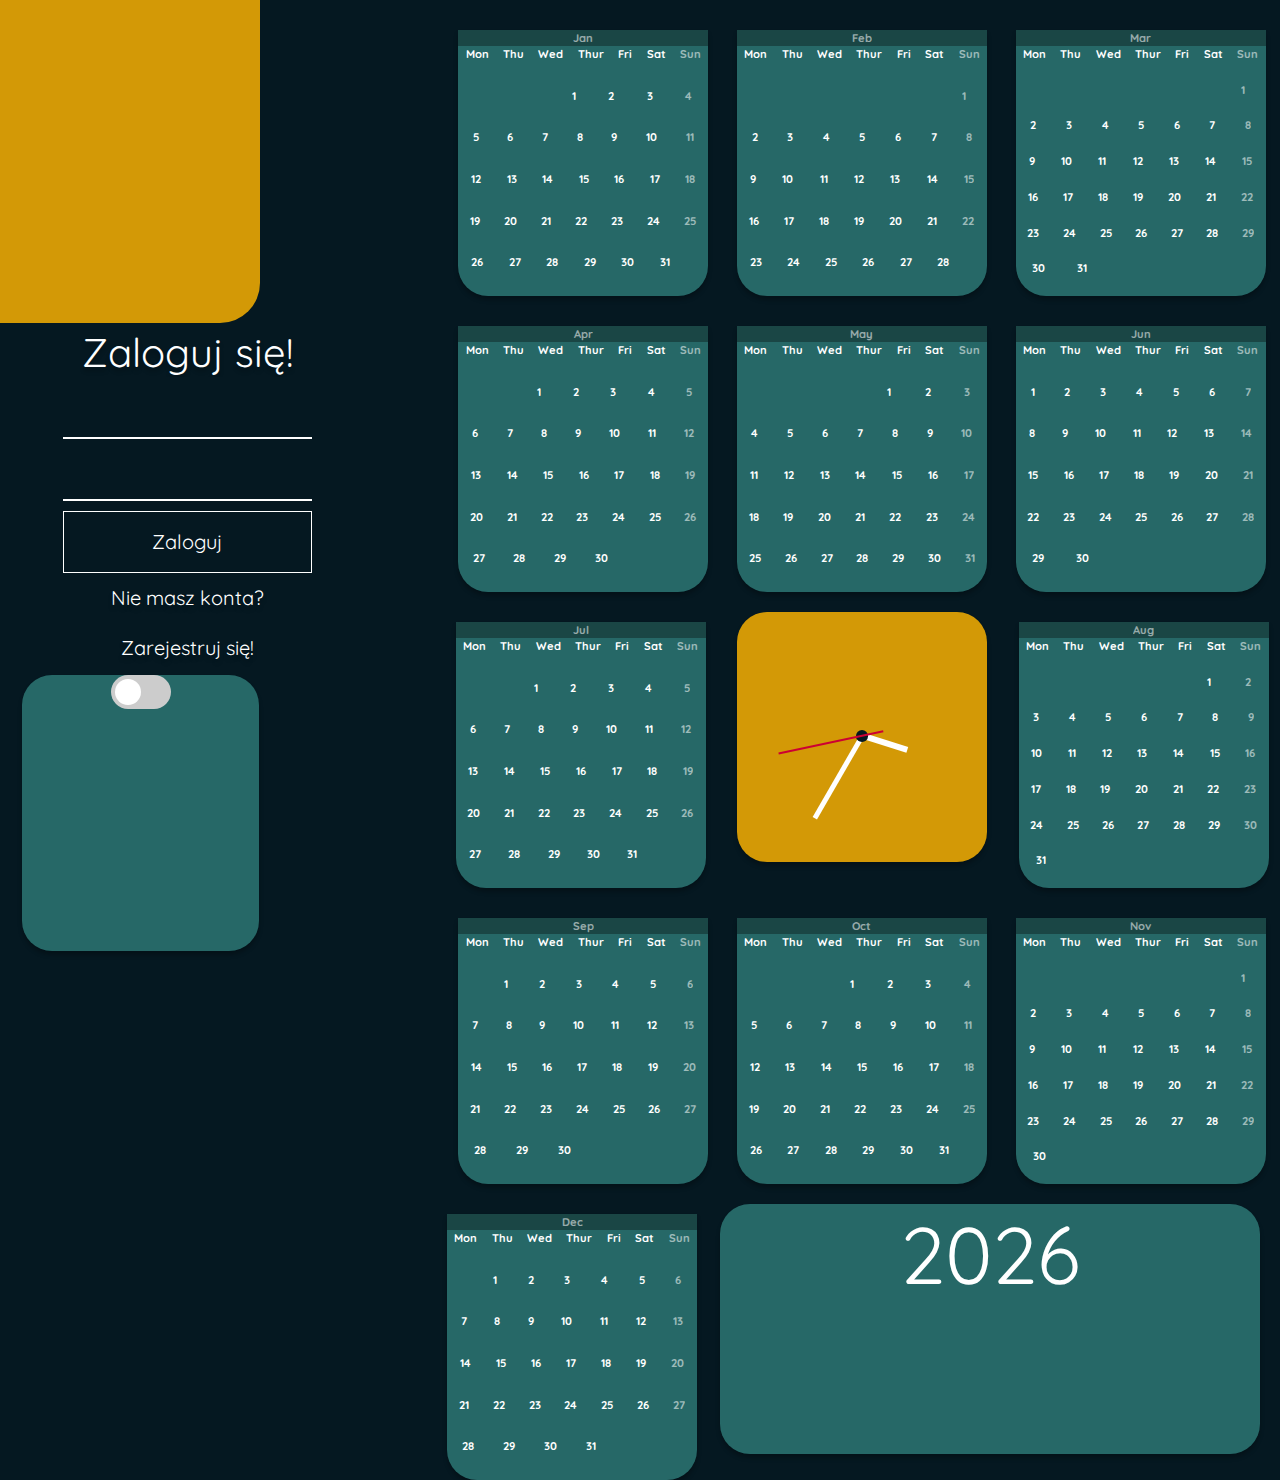
==== index.html @ 6852f209 "20.04.2022" ====
<html>
    <head>
        <meta charset="UTF-8">
        <link rel="stylesheet" type="text/css" href="styles/style.css">
        <link href="https://fonts.googleapis.com/css2?family=Quicksand:wght@500&display=swap" rel="stylesheet">
        <link rel="stylesheet" href="https://cdnjs.cloudflare.com/ajax/libs/animate.css/4.1.1/animate.min.css" integrity="sha512-c42qTSw/wPZ3/5LBzD+Bw5f7bSF2oxou6wEb+I/lqeaKV5FDIfMvvRp772y4jcJLKuGUOpbJMdg/BTl50fJYAw==" crossorigin="anonymous" />
        <title>Kalendarz</title>
    </head>
    <body>
        <div class="Background">
            <div class="Left_Block">
                <div class="Date">
                    <div class="currentDate"></div>
                </div>
                <div class="Account">
                    <div id="loginForm" style="display: block;">
                        <p>Zaloguj się!</p>
                        <input type="text" id="userLogin"><br />
                        <input type="password" id="userPassword">
                        <input type="button" value="Zaloguj" id="loginInUser">
                        <p id="Register">Nie masz konta?</p>
                        <p id="Register"><a id="registerClick">Zarejestruj się!</a></p>
                    </div>
                    <div id="registerForm" style="display: none;">
                        <p>Zarejestruj się!</p>
                        <input type="text" id="createUserLogin"><br />
                        <input type="password" placeholder="haslo" id="createUserPassword">
                        <input type="password" placeholder="powtorz haslo" id="repeatUserPassword">
                        <input type="button" value="Zarejestruj" id="createNewUser">
                        <p id="Login">Masz konto?</p>
                        <p id="Login"><a id="loginClick" >Zaloguj się!</a></p>
                    </div>
                    <div id="addEventForm" style="display: none;">
                        <p>Dodaj wydarzenie!</p>
                        <input type="text" id="eventName"><br />
                        <input type="date" id="eventDate"><br />
                        <input type="color" id="eventColor">
                    </div>
                </div>
                <div class="Weather">
                    <div class="ThemeSwtWr">
                        <label class="theme-switch" for="checkbox">
                          <input type="checkbox" id="checkbox" />
                          <div class="slider round"></div>
                        </label>
                    </div>
                </div>
            </div>
            <dialog id="Days">
                <button id="Close"></button>
                <div id="TEST">
                    
                </div>
            </dialog>
            <div class="Cards">
            </div>
        </div>
        <script src="scripts/userAction.js"></script>
        <script src="scripts/changeForm.js"></script>
        <script src="scripts/CurrentDate.js"></script>
        <script src="scripts/daysInMonth.js"></script>
        <script src="scripts/Theme.js"></script>
        <script src="scripts/Clock.js"></script>
        <script src="scripts/DialogWindows.js"></script>
    </body>
</html>
---- styles/style.css ----
*{
    margin: 0 auto;
}
.Background{
    margin:0%;
    width: 100%;
    height: auto;
    min-height: 100%;
    background: var(--background-color);
}
.Left_Block{
    width: 444px;
    height: 100%;
    background-color: var(--background-color);
    float:left;
}
.Date{
    width:  20.3125vw;
    height:  35.859124866595515vh;
    background: var(--date-color);
    border-radius: 0px 0px 40px 0px;
    margin-left: 0%;
    line-height: 2em;
}
.Weather{
    width:  18.489583333333332vw;
    height: 30.73639274279616vh;
    margin-top:69%;
    margin-left: 5%;
    background: var(--cards-back-color);
    box-shadow: 0px 4px 4px rgba(0, 0, 0, 0.25);
    border-radius: 30px;
}
.currentDate{
    padding-top: 3vh;
    font-family: 'Quicksand';
    font-style: normal;
    font-weight: 500;
    font-size: 3em;
    line-height: 2em;
    text-align: center;

    color: var(--font-color);

    text-shadow: 0px 4px 4px rgba(0, 0, 0, 0.25);
}
.Account{
    margin-top:1%;
    width: 349px;
    height: 41px;
    margin-left: 1vw;
    font-family: 'Quicksand';
    font-style: normal;
    font-size: 2.5em;
    line-height: 50px;
    text-align: center;

    color: var(--font-color);
    text-decoration: none !important;
    text-shadow: 0px 4px 4px rgba(0, 0, 0, 0.25);
}
input[type=text], input[type=password]{
    background-color:var(--background-color);
    border: none;
    border-bottom: 2px solid var(--font-color);
    width: 249.01px;
    padding: 5%;
    outline: none;
    font-family: 'Quicksand';
    color: var(--font-color);
    font-size: 20px;
    text-align: center;
}
input[type=button]{
  background-color:var(--background-color);
  border: none;
  border: 1px solid var(--font-color);
  width: 249.01px;
  margin: 10px 0 0 0 ;
  padding: 5%;
  outline: none;
  font-family: 'Quicksand';
  color: var(--font-color);
  font-size: 20px;
  text-align: center;
}
input[type=button]:active{
  background-color:#267483;
}
#Register, #Login{
    font-size: 0.5em;
    color: var(--font-color);
}
a{
    color: var(--font-color);
    text-decoration: none;
}
#registerClick:hover, #loginClick:hover{
  cursor:pointer;
}
.Cards{ 
    display: flex;
    flex-wrap:wrap;
}
table{
    background-color: var(--cards-back-color);
    box-shadow: 0px 4px 4px rgba(0, 0, 0, 0.25);
    border-radius: 0 0 30px 30px;
    width: 250px;
    border-spacing: 0;
    margin: 20px;
    transition-duration: 0.5s;
    margin: auto;
    display: block;
    margin-top: 30px;

}
table:hover{
  transform: scale(1.0);
  -webkit-transform: scale(1.1);
  -moz-transform: scale(1.1);
}
tbody{
    height: 250px;
    color:var(--font-color);
    display:grid;
}
thead{
    text-align: center;
    background: var(--cards-heading-color);
    width: 100%;
    border-radius: 30px 30px 0px 0px;
}
tr{
    display: flex;
    width: 100%;
    padding: 0%;
}
td:last-of-type{
    color: var(--font-color);
    opacity: 0.55;    
}
td{
    
    font-family: "QuickSand";
    font-weight: bold;
    @media (min-width: 1920px){
        font-size: 1.3em;
    }
    font-size: 0.7em;
    border-radius: 30px 30px 0px 0px;
}
#Month{
  width: 248px;
}
#Days{
  width:60%;
  height: 60%;
  background-color:#F4FFEF;
  margin-left: 30%;
  margin-top: 10%;
  border:none;
  border-radius: 30px;
  position: absolute;
  z-index: 1;
  position: absolute;
}
@keyframes Days {
  0% {
    transform: translateY(-1200px) scale(.7);
  }

  80% {
    transform: translateY(0px) scale(.7);
  }

  100% {
    transform: scale(1);
    opacity: 1;
  }
}

#Days {
  -webkit-animation: backInDown 0.5s;
  animation: backInDown 0.5s;
}

@import url('https://fonts.googleapis.com/css?family=Josefin+Sans&display=swap');

button {
  background: none;
  border: 0;
  box-sizing: border-box;
  color: transparent;
  cursor: pointer;
  font-size: 15px;
  left: 5%;
  letter-spacing: 1.5px;
  line-height: 20px;
  outline: none;
  overflow: hidden;
  padding: 10px 0 0;
  position: absolute;
  text-transform: uppercase;
  top: 8%;
  transform: translate(-50%, -50%);
  transition: all 0.2s ease-in;
  width: 50px;
}

button::before,
button::after {
  background-color: var(--background-color);
  content: '';
  display: block;
  height: 3px;
  left: 0;
  position: absolute;
  transform-origin: center left;
  transition: all 0.2s ease-in;
  width: 50px;
  z-index: -1;
  border-radius: 50%;
}

button::before {
  top: 0;
  transform: rotate(45deg);
}

button::after {
  bottom: 0;
  transform: rotate(-45deg);
}

button:hover {
  color: #ffffff;
}

button:hover::before,
button:hover::after {
  height: 50px;
  transform: rotate(0deg);
}

.clockCont{
    width: 250px;
    height: 250px;
    margin: 20px;
    background: var(--date-color);
    box-shadow: 0px 4px 4px rgba(0, 0, 0, 0.25);
    border-radius: 30px;
}
.currentYear{
    width: 540px;
    height: 250px;
    margin: 20px;
    background: var(--cards-back-color);
    box-shadow: 0px 4px 4px rgba(0, 0, 0, 0.25);
    border-radius: 30px;
    color: var(--font-color);
    text-align: center;
    font-family: "QuickSand";
    font-size: 5em;
}

.theme-switch {
    display: inline-block;
    height: 34px;
    position: relative;
    width: 60px;
  }
  
  .theme-switch input {
    display: none;
  }
  
  .ThemeSwtWr {
    display: flex;
    align-items: center;
    justify-content: flex-end;
    margin-top: 20px;
  }
  
  .ThemeSwtWr em {
    margin-left: 10px;
    font-size: 1rem;
  }
  
  .slider {
    background-color: #ccc;
    bottom: 0;
    cursor: pointer;
    left: 0;
    position: absolute;
    right: 0;
    top: 0;
    transition: 0.4s;
  }
  
  .slider:before {
    background-color: #fff;
    bottom: 4px;
    content: "";
    height: 26px;
    left: 4px;
    position: absolute;
    transition: 0.4s;
    width: 26px;
  }
  
  .slider.round {
    border-radius: 34px;
  }
  
  .slider.round:before {
    border-radius: 50%;
  }
  
  input:checked + .slider {
    background-color:#505050;
  }
  
  input:checked + .slider:before {
    transform: translateX(26px);
  }

  :root {
    --background-color: #051821;
    --date-color: #D39906;;
    --font-color: #FFF;
    --cards-back-color: #266867;
    --cards-heading-color: #1A4645;
    --clock-seconds-color: #CC0033;
  }
  
  html[data-theme="other"] {
    --background-color: #C6C8C9;
    --date-color: #54073E;
    --font-color: #FFF;
    --cards-back-color: #333333;
    --cards-heading-color: #505050;
    --clock-seconds-color: #FF3366;
  }
  .clock {
    border-radius: 50%;
    background-size: 88%;
    height: 10em;
    padding-bottom: 31%;
    position: relative;
    width: 15em;
    margin-top: 5px;
  }
  .clock:after{
    background: var(--background-color);
    border-radius: 50%;
    content: "";
    position: absolute;
    left: 50%;
    top: 50%;
    transform: translate(-50%, -50%);
    width: 5%;
    height: 5%;
    
  }

  .minutes-container, .hours-container, .seconds-container {
    position: absolute;
    top: 0;
    right: 0;
    bottom: 0;
    left: 0;
  }
  .hours {
    background: var(--font-color);
    height: 20%;
    left: 48.75%;
    position: absolute;
    top: 30%;
    transform-origin: 50% 100%;
    width: 2.5%;
  }
  .minutes {
    background: var(--font-color);
    height: 40%;
    left: 49%;
    position: absolute;
    top: 10%;
    transform-origin: 50% 100%;
    width: 2%;
  }
  .seconds { 
    background: var(--clock-seconds-color); 
    height: 45%; 
    left: 49.5%; 
    position: absolute; 
    top: 14%; 
    transform-origin: 50% 80%; 
    width: 1%; 
    z-index: 8; 
  }

    @keyframes rotate { 100% { transform: rotateZ(360deg); } }
    .hours-container { 
      animation: rotate 43200s infinite linear; 
    } 
    .minutes-container { 
      animation: rotate 3600s infinite linear; 
    } 
    .seconds-container { 
      animation: rotate 60s infinite linear; 
    }
    .minutes-container { 
      animation: rotate 3600s infinite steps(60); 
    } .seconds-container { 
      animation: rotate 60s infinite steps(60); 
    }
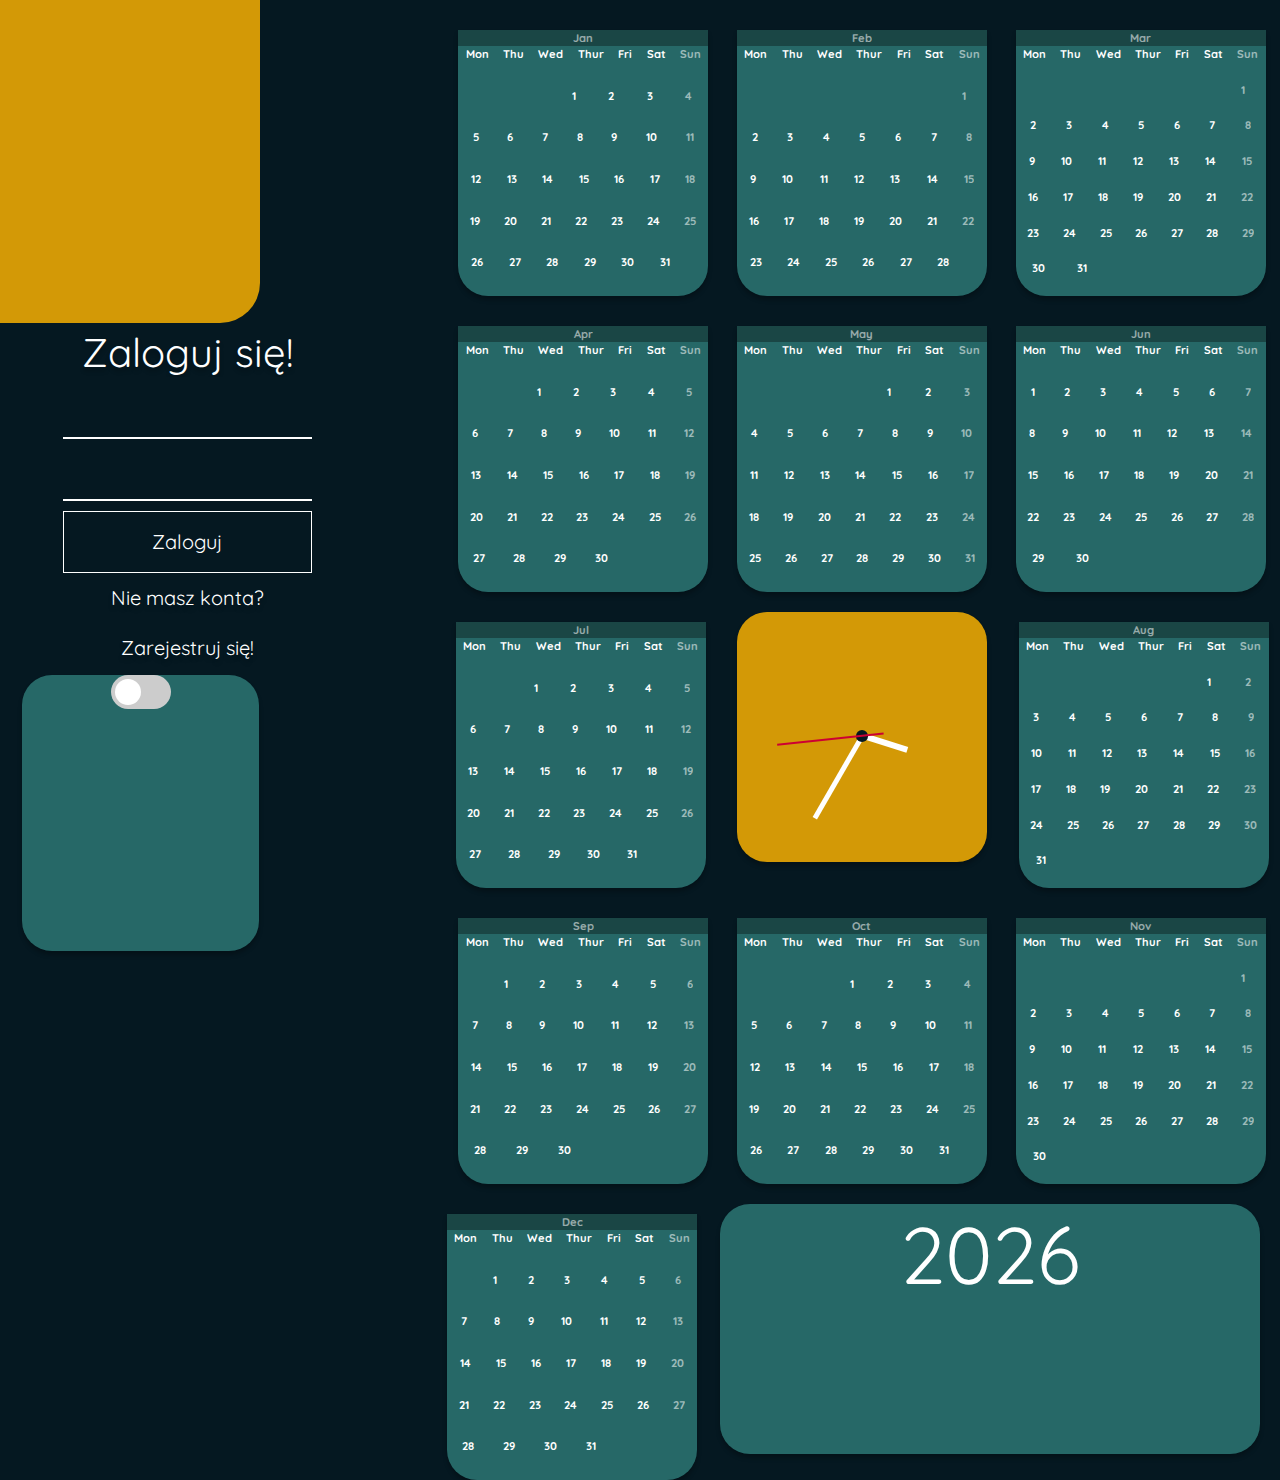
==== commit 97128048: "Working login." ====
--- a/index.html
+++ b/index.html
@@ -34,7 +34,8 @@
                         <p>Dodaj wydarzenie!</p>
                         <input type="text" id="eventName"><br />
                         <input type="date" id="eventDate"><br />
-                        <input type="color" id="eventColor">
+                        <input type="color" id="eventColor"><br />
+                        <input type="button" id="addEvent" value="Dodaj wydarzenie!">
                     </div>
                 </div>
                 <div class="Weather">
@@ -47,10 +48,8 @@
                 </div>
             </div>
             <dialog id="Days">
+                <div id="dialogMonth"></div>
                 <button id="Close"></button>
-                <div id="TEST">
-                    
-                </div>
             </dialog>
             <div class="Cards">
             </div>
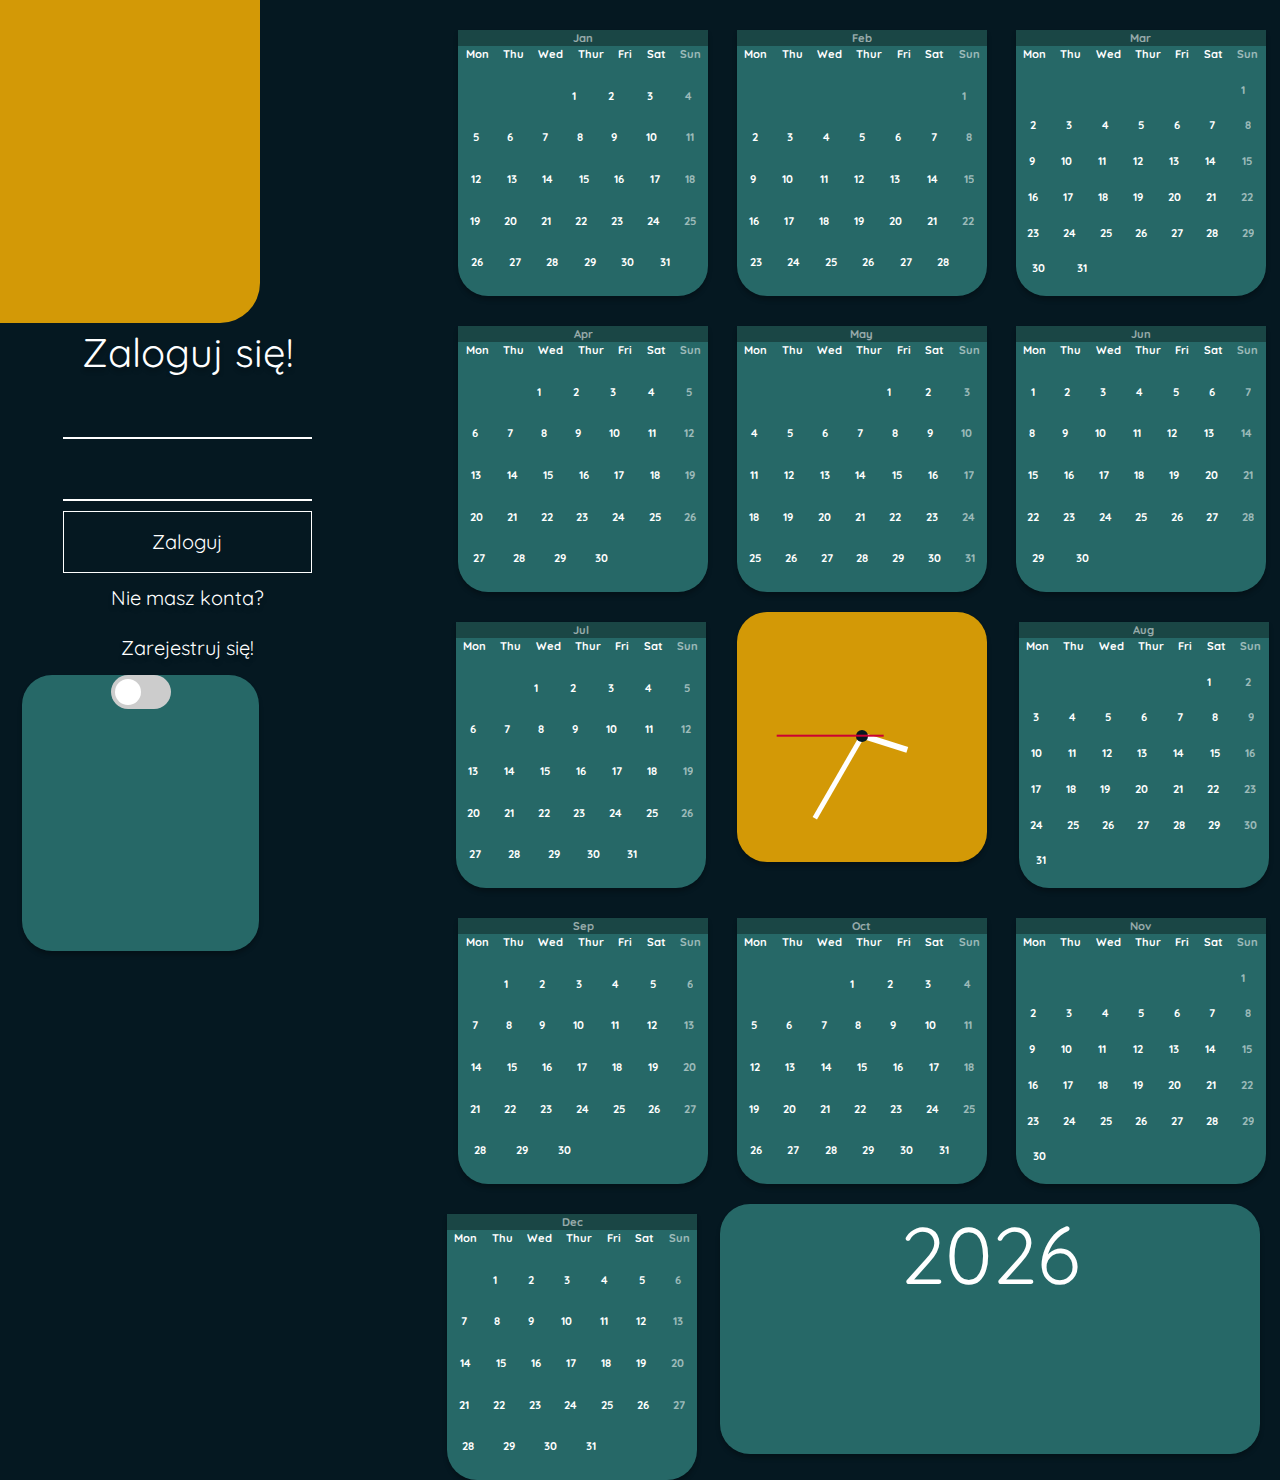
==== commit bd161a43: "28.04.2022" ====
--- a/index.html
+++ b/index.html
@@ -48,7 +48,9 @@
                 </div>
             </div>
             <dialog id="Days">
-                <div id="dialogMonth"></div>
+                <div id="dialogMonth">
+                    <h1 id="Month"></h1>
+                </div>
                 <button id="Close"></button>
             </dialog>
             <div class="Cards">
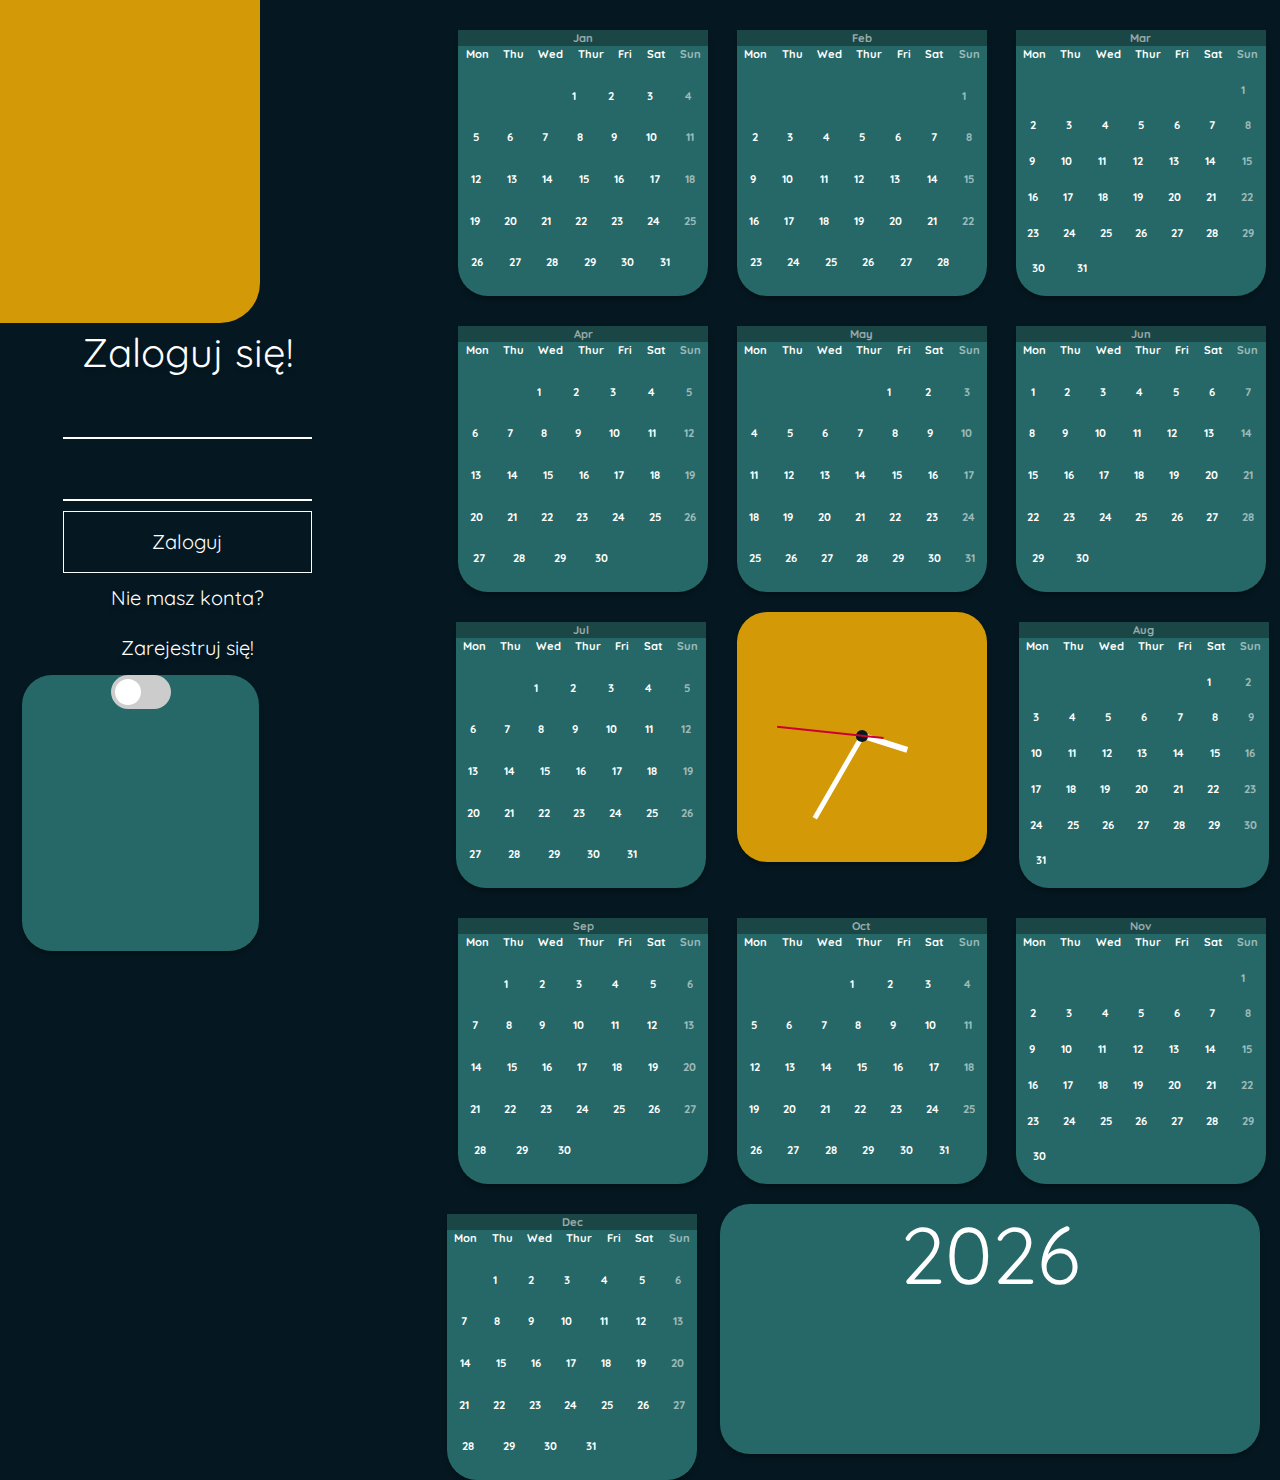
==== commit f69cb9f8: "05.10" ====
--- a/index.html
+++ b/index.html
@@ -15,33 +15,37 @@
                 <div class="Account">
                     <div id="loginForm" style="display: block;">
                         <p>Zaloguj się!</p>
-                        <input type="text" id="userLogin"><br />
-                        <input type="password" id="userPassword">
+                        <input type="text" id="userLogin" required><br />
+                        <input type="password" id="userPassword" required>
                         <input type="button" value="Zaloguj" id="loginInUser">
                         <p id="Register">Nie masz konta?</p>
                         <p id="Register"><a id="registerClick">Zarejestruj się!</a></p>
                     </div>
                     <div id="registerForm" style="display: none;">
                         <p>Zarejestruj się!</p>
-                        <input type="text" id="createUserLogin"><br />
-                        <input type="password" placeholder="haslo" id="createUserPassword">
-                        <input type="password" placeholder="powtorz haslo" id="repeatUserPassword">
+                        <input type="text" id="createUserLogin" required><br />
+                        <input type="password" placeholder="haslo" id="createUserPassword" required>
+                        <input type="password" placeholder="powtorz haslo" id="repeatUserPassword" required>
                         <input type="button" value="Zarejestruj" id="createNewUser">
                         <p id="Login">Masz konto?</p>
                         <p id="Login"><a id="loginClick" >Zaloguj się!</a></p>
                     </div>
                     <div id="addEventForm" style="display: none;">
                         <p>Dodaj wydarzenie!</p>
-                        <input type="text" id="eventName"><br />
-                        <input type="date" id="eventDate"><br />
-                        <input type="color" id="eventColor"><br />
-                        <input type="button" id="addEvent" value="Dodaj wydarzenie!">
+                        <form>
+                            
+                        <input type="text" id="eventName" required><br />
+                        <input type="date" id="eventDate" required min="today"><br />
+                        <input type="color" id="eventColor" required><br />
+                        <input type="button" id="addEvent" value="Dodaj wydarzenie!"><br/>
+                        <input type="button" id="logout" value="Wyloguj!">
+                        </form>
                     </div>
                 </div>
                 <div class="Weather">
                     <div class="ThemeSwtWr">
                         <label class="theme-switch" for="checkbox">
-                          <input type="checkbox" id="checkbox" />
+                          <input type="checkbox" id="checkbox"/>
                           <div class="slider round"></div>
                         </label>
                     </div>
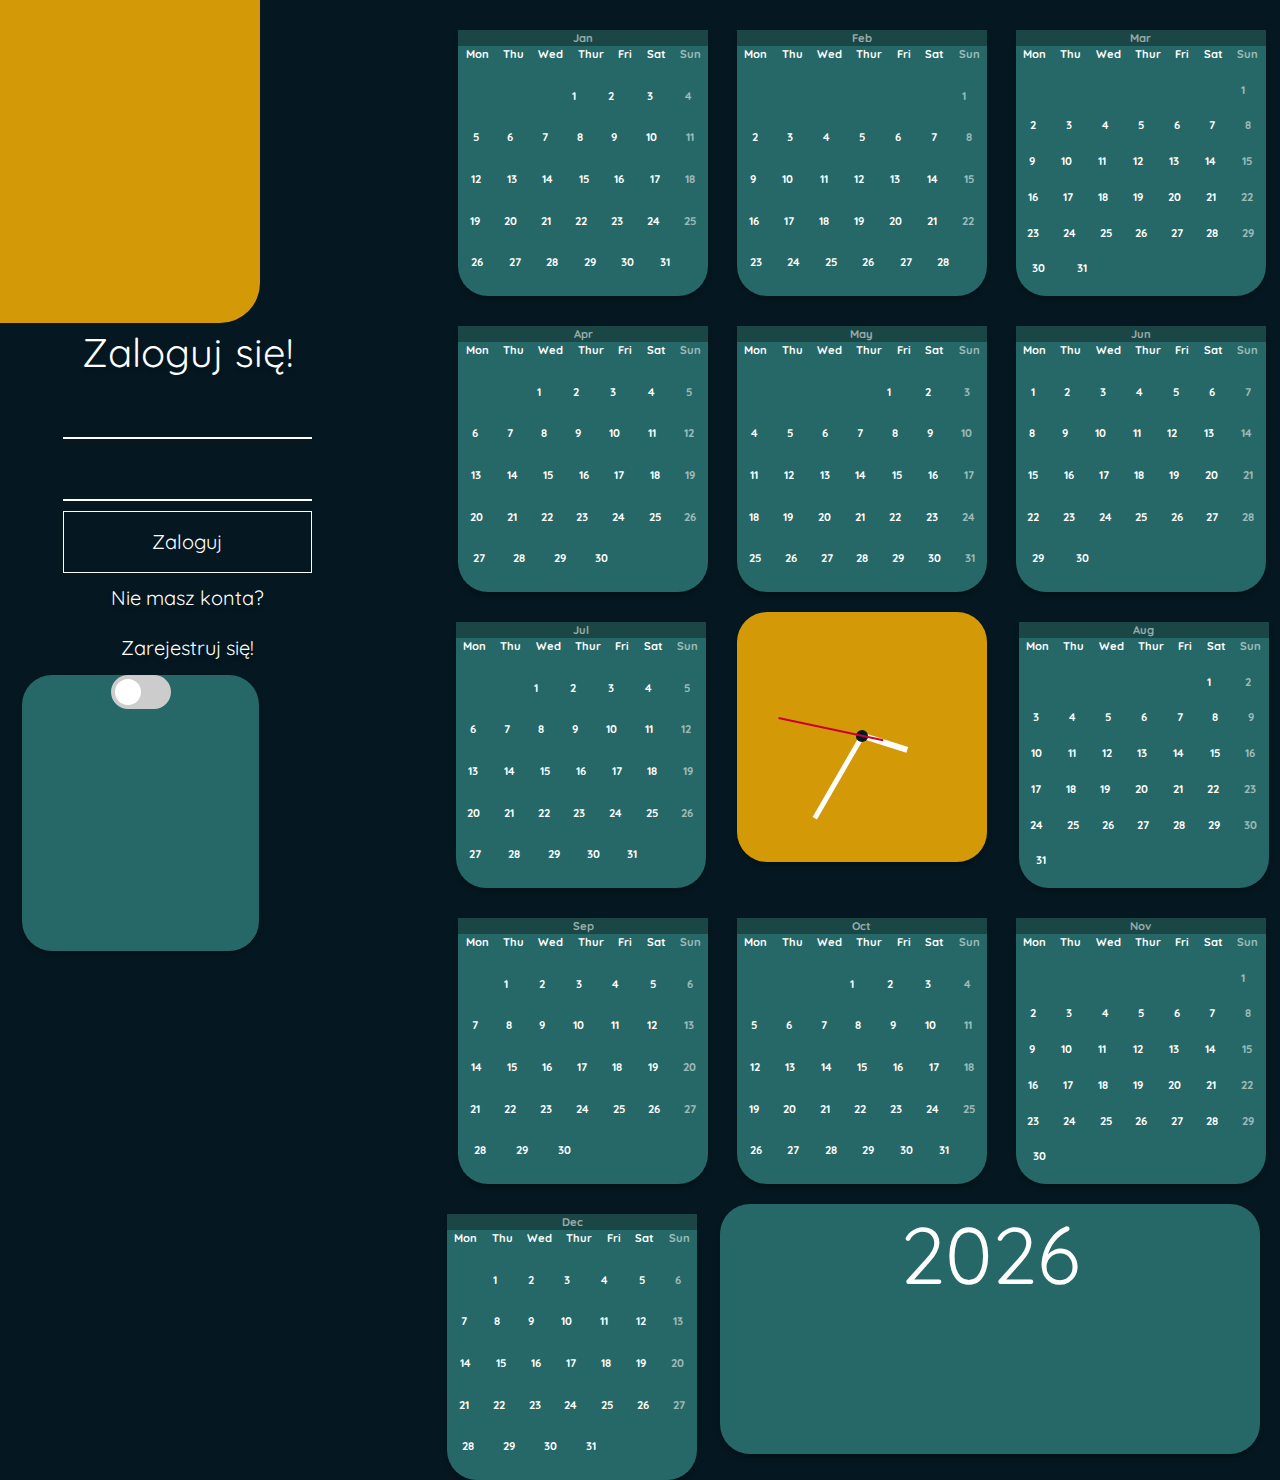
==== commit 07c7fa38: "11.05" ====
--- a/index.html
+++ b/index.html
@@ -17,7 +17,7 @@
                         <p>Zaloguj się!</p>
                         <input type="text" id="userLogin" required><br />
                         <input type="password" id="userPassword" required>
-                        <input type="button" value="Zaloguj" id="loginInUser">
+                        <input type="button" value="Zaloguj" id="loginUser">
                         <p id="Register">Nie masz konta?</p>
                         <p id="Register"><a id="registerClick">Zarejestruj się!</a></p>
                     </div>
@@ -32,14 +32,11 @@
                     </div>
                     <div id="addEventForm" style="display: none;">
                         <p>Dodaj wydarzenie!</p>
-                        <form>
-                            
                         <input type="text" id="eventName" required><br />
                         <input type="date" id="eventDate" required min="today"><br />
                         <input type="color" id="eventColor" required><br />
                         <input type="button" id="addEvent" value="Dodaj wydarzenie!"><br/>
                         <input type="button" id="logout" value="Wyloguj!">
-                        </form>
                     </div>
                 </div>
                 <div class="Weather">
@@ -53,9 +50,7 @@
             </div>
             <dialog id="Days">
                 <div id="dialogMonth">
-                    <h1 id="Month"></h1>
                 </div>
-                <button id="Close"></button>
             </dialog>
             <div class="Cards">
             </div>
--- a/styles/style.css
+++ b/styles/style.css
@@ -102,7 +102,7 @@
     display: flex;
     flex-wrap:wrap;
 }
-table{
+#ShowDay{
     background-color: var(--cards-back-color);
     box-shadow: 0px 4px 4px rgba(0, 0, 0, 0.25);
     border-radius: 0 0 30px 30px;
@@ -115,17 +115,17 @@
     margin-top: 30px;
 
 }
-table:hover{
+#ShowDay:hover{
   transform: scale(1.0);
   -webkit-transform: scale(1.1);
   -moz-transform: scale(1.1);
 }
-tbody{
+#ShowDay>tbody{
     height: 250px;
     color:var(--font-color);
     display:grid;
 }
-thead{
+#ShowDay>thead{
     text-align: center;
     background: var(--cards-heading-color);
     width: 100%;
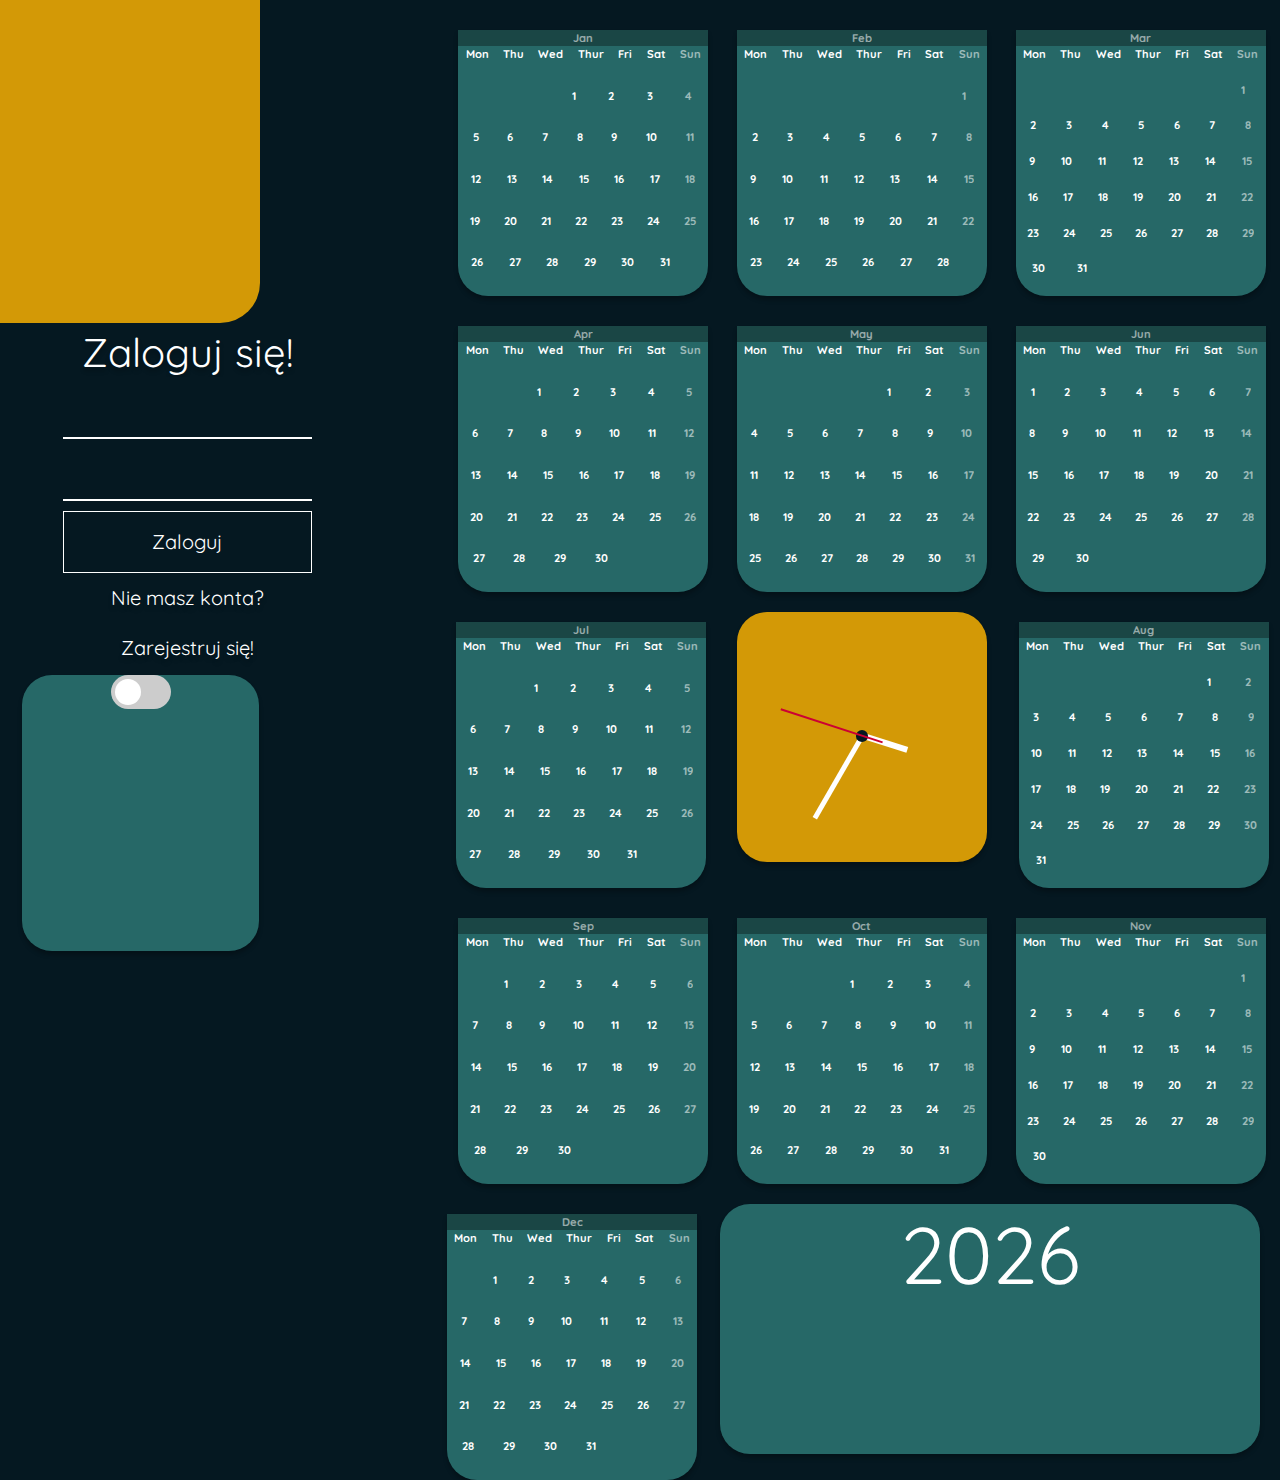
==== commit d953e114: "16.05.2022" ====
--- a/index.html
+++ b/index.html
@@ -62,5 +62,6 @@
         <script src="scripts/Theme.js"></script>
         <script src="scripts/Clock.js"></script>
         <script src="scripts/DialogWindows.js"></script>
+        <script src="scripts/readingEvents.js"></script>
     </body>
 </html>--- a/styles/style.css
+++ b/styles/style.css
@@ -13,6 +13,17 @@
     height: 100%;
     background-color: var(--background-color);
     float:left;
+}
+#monthView, #monthView>tbody{
+  width: 50%;
+}
+#monthView>thead>tr{
+  text-align: center;
+}
+#monthView>tbody>tr{
+  margin: 0;
+  display: flex;
+  justify-content: space-around;
 }
 .Date{
     width:  20.3125vw;
@@ -153,6 +164,13 @@
 #Month{
   width: 248px;
 }
+.events{
+  display: flex;
+  justify-content: space-around;
+  flex-wrap: wrap;
+  min-width: 100px;
+}
+
 #Days{
   width:60%;
   height: 60%;
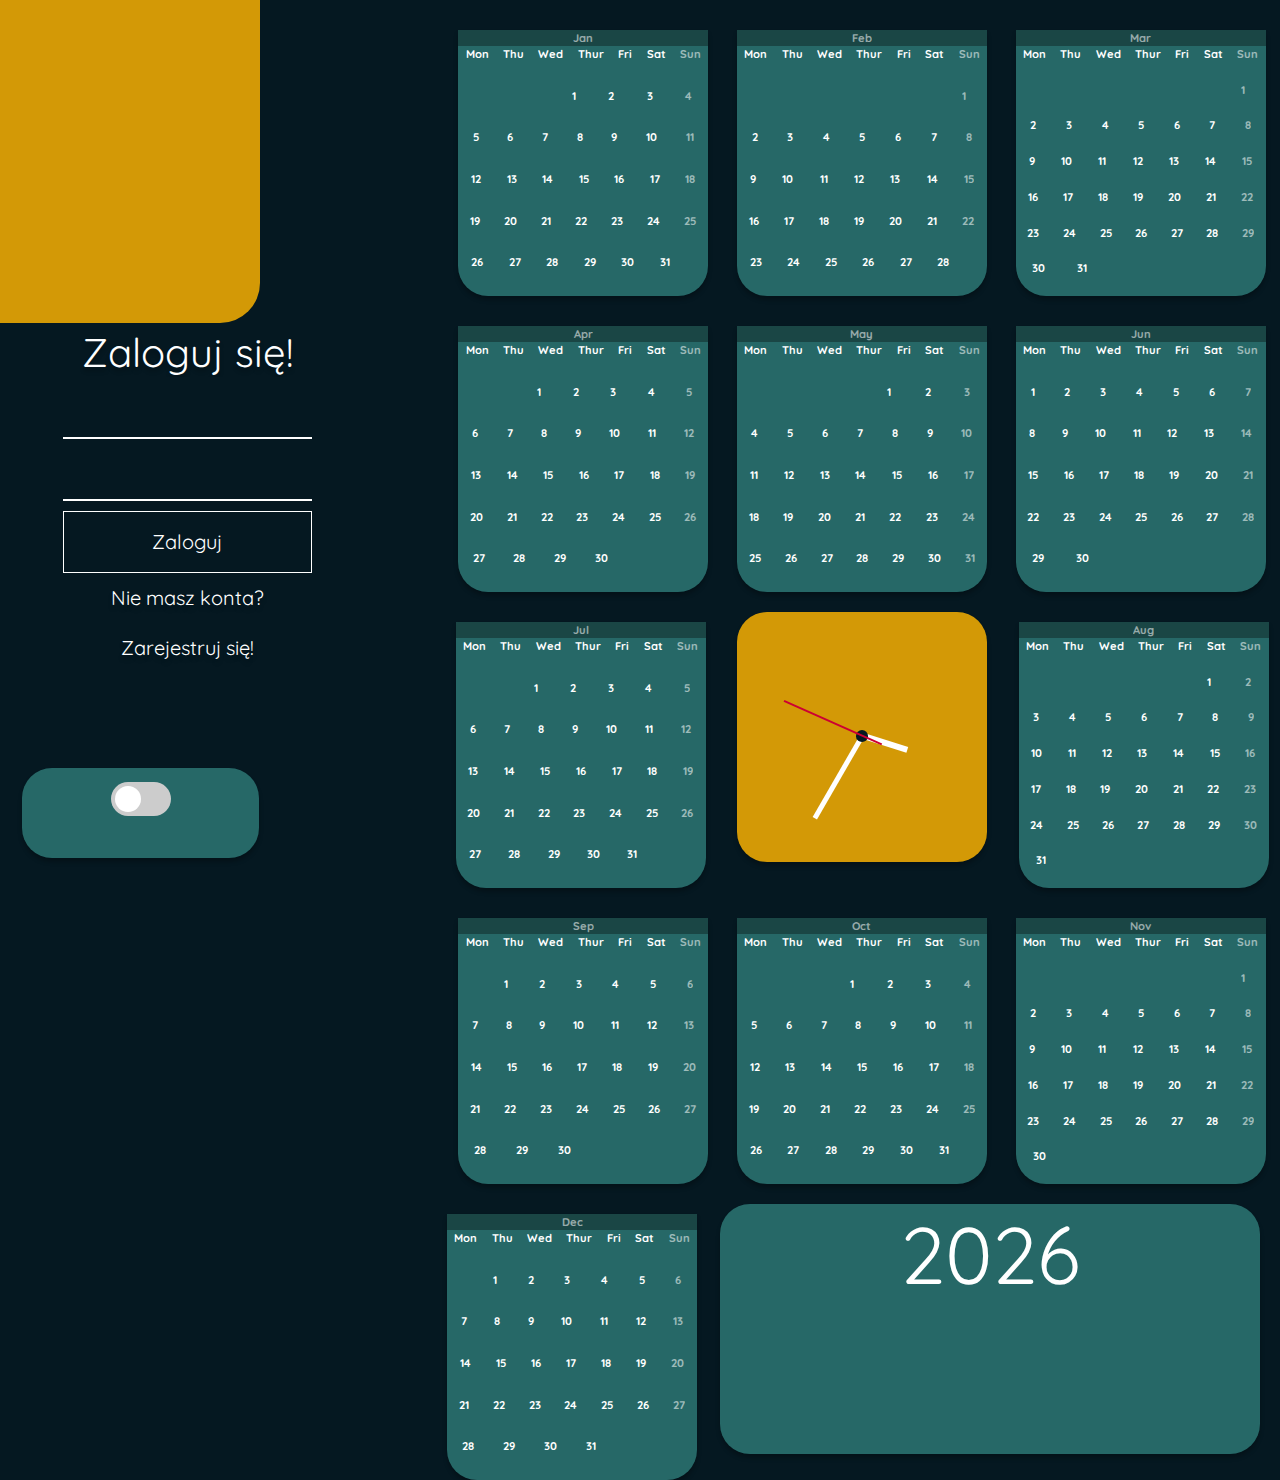
==== commit 1d6e4c8c: "16.05.2022" ====
--- a/index.html
+++ b/index.html
@@ -31,11 +31,6 @@
                         <p id="Login"><a id="loginClick" >Zaloguj się!</a></p>
                     </div>
                     <div id="addEventForm" style="display: none;">
-                        <p>Dodaj wydarzenie!</p>
-                        <input type="text" id="eventName" required><br />
-                        <input type="date" id="eventDate" required min="today"><br />
-                        <input type="color" id="eventColor" required><br />
-                        <input type="button" id="addEvent" value="Dodaj wydarzenie!"><br/>
                         <input type="button" id="logout" value="Wyloguj!">
                     </div>
                 </div>
--- a/styles/style.css
+++ b/styles/style.css
@@ -35,8 +35,8 @@
 }
 .Weather{
     width:  18.489583333333332vw;
-    height: 30.73639274279616vh;
-    margin-top:69%;
+    height: 10vh;
+    margin-top:90%;
     margin-left: 5%;
     background: var(--cards-back-color);
     box-shadow: 0px 4px 4px rgba(0, 0, 0, 0.25);
@@ -174,7 +174,7 @@
 #Days{
   width:60%;
   height: 60%;
-  background-color:#F4FFEF;
+  background-color: var(--date-color);
   margin-left: 30%;
   margin-top: 10%;
   border:none;
@@ -287,6 +287,7 @@
     height: 34px;
     position: relative;
     width: 60px;
+    margin-top: 6%;
   }
   
   .theme-switch input {
@@ -433,3 +434,56 @@
     } .seconds-container { 
       animation: rotate 60s infinite steps(60); 
     }
+    #monthView, #monthView>tbody{
+      width: 50%;
+    }
+    #monthView>tbody>tr{
+      margin: 0;
+      display: flex;
+      float: left;
+      justify-content: center;
+      padding: 10px;
+      text-align: center;
+      color: white;
+    }
+    #monthView{
+      float:left;
+      margin-top: 5%;
+    }
+    #Days>h1{
+      margin-right: 70%;
+      text-align: left;
+      color: white;
+      font-family: Quicksand;
+    }
+    #Wydarzenie{
+      text-align: right;
+      margin-right: 5%;
+      font-size: 2em;
+      margin-top: 2%;
+      color: white;
+      font-family: Quicksand;
+    }
+    #eventName{
+      margin-top: 1%;
+      margin-left: 23%;
+      height: 10px;
+      border: none;
+      height: 20px;
+      border-radius: 20px;
+    }
+    #eventDate{
+      margin-top: 1%;
+      margin-left: 34.5%;
+    }
+    #eventColor{
+      margin-top: 1%;
+      margin-left: 34.5%;
+    }
+    #addEvent{
+      margin-top: 1%;
+      margin-left: 23%;
+      height: 20px;
+      border: none;
+      border-radius: 20px;
+    }
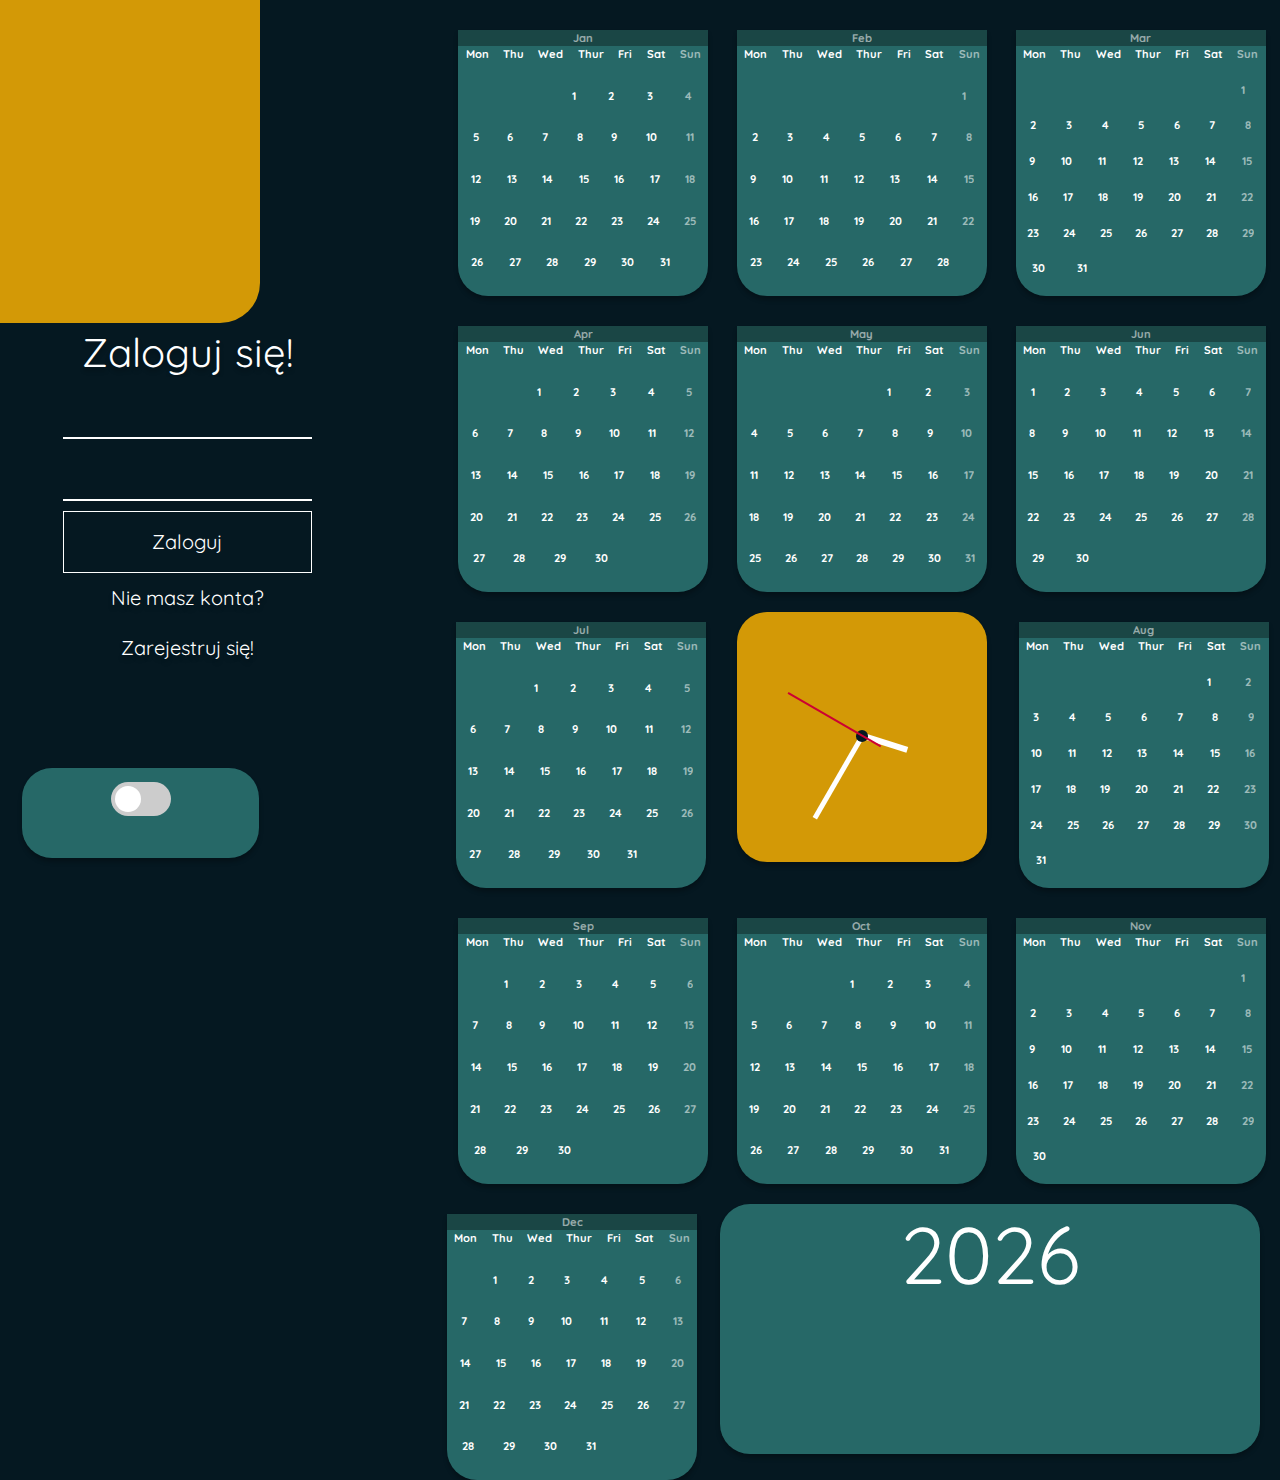
==== commit 40b886aa: "Merge" ====
--- a/index.html
+++ b/index.html
@@ -31,6 +31,11 @@
                         <p id="Login"><a id="loginClick" >Zaloguj się!</a></p>
                     </div>
                     <div id="addEventForm" style="display: none;">
+                        <p>Dodaj wydarzenie!</p>
+                        <input type="text" id="eventName" required><br />
+                        <input type="date" id="eventDate" required min="today"><br />
+                        <input type="color" id="eventColor" required><br />
+                        <input type="button" id="addEvent" value="Dodaj wydarzenie!"><br/>
                         <input type="button" id="logout" value="Wyloguj!">
                     </div>
                 </div>
--- a/styles/style.css
+++ b/styles/style.css
@@ -475,10 +475,20 @@
     #eventDate{
       margin-top: 1%;
       margin-left: 34.5%;
+      color: white;
+      background-color: var(--background-color);
+      border-radius: 10px;
     }
     #eventColor{
       margin-top: 1%;
-      margin-left: 34.5%;
+      margin-left: 40%;
+      border: none;
+      padding:0;
+      box-sizing: none;
+      appearance: none;
+      background-color: var(--date-color);
+      height: 50px;
+      
     }
     #addEvent{
       margin-top: 1%;
